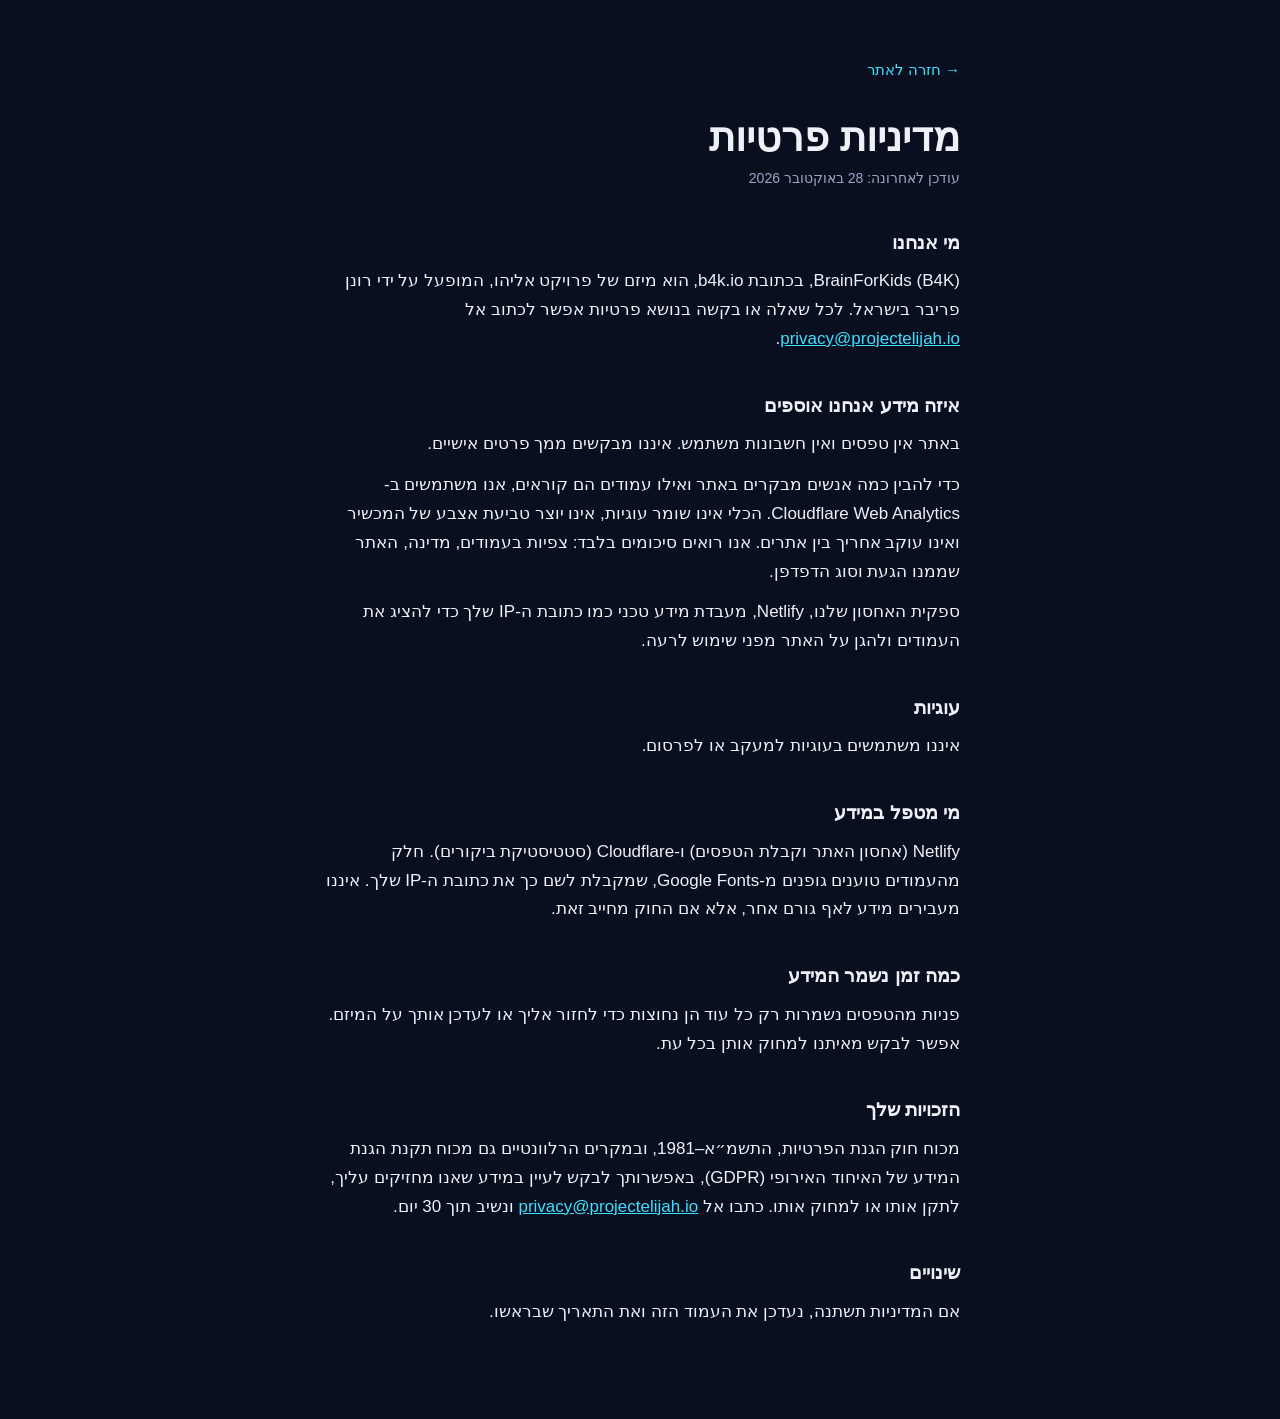
==== site/privacy/index.html @ 8db3c4f5 "Add privacy policy page and footer link Co-Authored-By: Claude Opus 5.5 <noreply@anthropic.com> Clau" ====
<!doctype html>
<html lang="he" dir="rtl">
<head>
<meta charset="utf-8">
<meta name="viewport" content="width=device-width, initial-scale=1">
<title>מדיניות פרטיות · BrainForKids (B4K)</title>
<meta name="robots" content="noindex, follow">
<link rel="canonical" href="https://b4k.io/privacy/">
<link rel="icon" href="/favicon.svg">
<style>
  :root { --bg:#0A0F1F; --fg:#EEF1F8; --accent:#3DE0FF; --muted:#9AA6C4; }
  * { box-sizing: border-box; }
  body { margin:0; background:var(--bg); color:var(--fg); font:17px/1.7 'Heebo','Arial Hebrew',Arial,sans-serif; }
  main { max-width:680px; margin:0 auto; padding:56px 20px 80px; }
  .back { color:var(--accent); text-decoration:none; font-size:15px; }
  .back:hover { text-decoration:underline; }
  h1 { font-size:clamp(28px,5vw,40px); line-height:1.2; margin:28px 0 6px; font-weight:600; }
  .date { color:var(--muted); font-size:14px; margin:0 0 32px; }
  h2 { font-size:19px; margin:36px 0 8px; font-weight:600; }
  p, li { margin:0 0 12px; }
  ul { padding-inline-start:22px; margin:0 0 12px; }
  a { color:var(--accent); }
  :focus-visible { outline:2px solid var(--accent); outline-offset:3px; }
</style>
</head>
<body>
<main>
  <a class="back" href="/">→ חזרה לאתר</a>
  <h1>מדיניות פרטיות</h1>
  <p class="date">עודכן לאחרונה: 28 באוקטובר 2026</p>
  <h2>מי אנחנו</h2><p>BrainForKids (B4K), בכתובת b4k.io, הוא מיזם של פרויקט אליהו, המופעל על ידי רונן פריבר בישראל. לכל שאלה או בקשה בנושא פרטיות אפשר לכתוב אל <a href="mailto:privacy@projectelijah.io">privacy@projectelijah.io</a>.</p><h2>איזה מידע אנחנו אוספים</h2><p>באתר אין טפסים ואין חשבונות משתמש. איננו מבקשים ממך פרטים אישיים.</p><p>כדי להבין כמה אנשים מבקרים באתר ואילו עמודים הם קוראים, אנו משתמשים ב-Cloudflare Web Analytics. הכלי אינו שומר עוגיות, אינו יוצר טביעת אצבע של המכשיר ואינו עוקב אחריך בין אתרים. אנו רואים סיכומים בלבד: צפיות בעמודים, מדינה, האתר שממנו הגעת וסוג הדפדפן.</p><p>ספקית האחסון שלנו, Netlify, מעבדת מידע טכני כמו כתובת ה-IP שלך כדי להציג את העמודים ולהגן על האתר מפני שימוש לרעה.</p><h2>עוגיות</h2><p>איננו משתמשים בעוגיות למעקב או לפרסום.</p><h2>מי מטפל במידע</h2><p>Netlify (אחסון האתר וקבלת הטפסים) ו-Cloudflare (סטטיסטיקת ביקורים). חלק מהעמודים טוענים גופנים מ-Google Fonts, שמקבלת לשם כך את כתובת ה-IP שלך. איננו מעבירים מידע לאף גורם אחר, אלא אם החוק מחייב זאת.</p><h2>כמה זמן נשמר המידע</h2><p>פניות מהטפסים נשמרות רק כל עוד הן נחוצות כדי לחזור אליך או לעדכן אותך על המיזם. אפשר לבקש מאיתנו למחוק אותן בכל עת.</p><h2>הזכויות שלך</h2><p>מכוח חוק הגנת הפרטיות, התשמ״א–1981, ובמקרים הרלוונטיים גם מכוח תקנת הגנת המידע של האיחוד האירופי (GDPR), באפשרותך לבקש לעיין במידע שאנו מחזיקים עליך, לתקן אותו או למחוק אותו. כתבו אל <a href="mailto:privacy@projectelijah.io">privacy@projectelijah.io</a> ונשיב תוך 30 יום.</p><h2>שינויים</h2><p>אם המדיניות תשתנה, נעדכן את העמוד הזה ואת התאריך שבראשו.</p>
</main>
<!-- Cloudflare Web Analytics --><script defer src="https://static.cloudflareinsights.com/beacon.min.js" data-cf-beacon='{"token": "5d585088b4f0426c8270977f8dc5e5f5"}'></script><!-- End Cloudflare Web Analytics -->
</body>
</html>
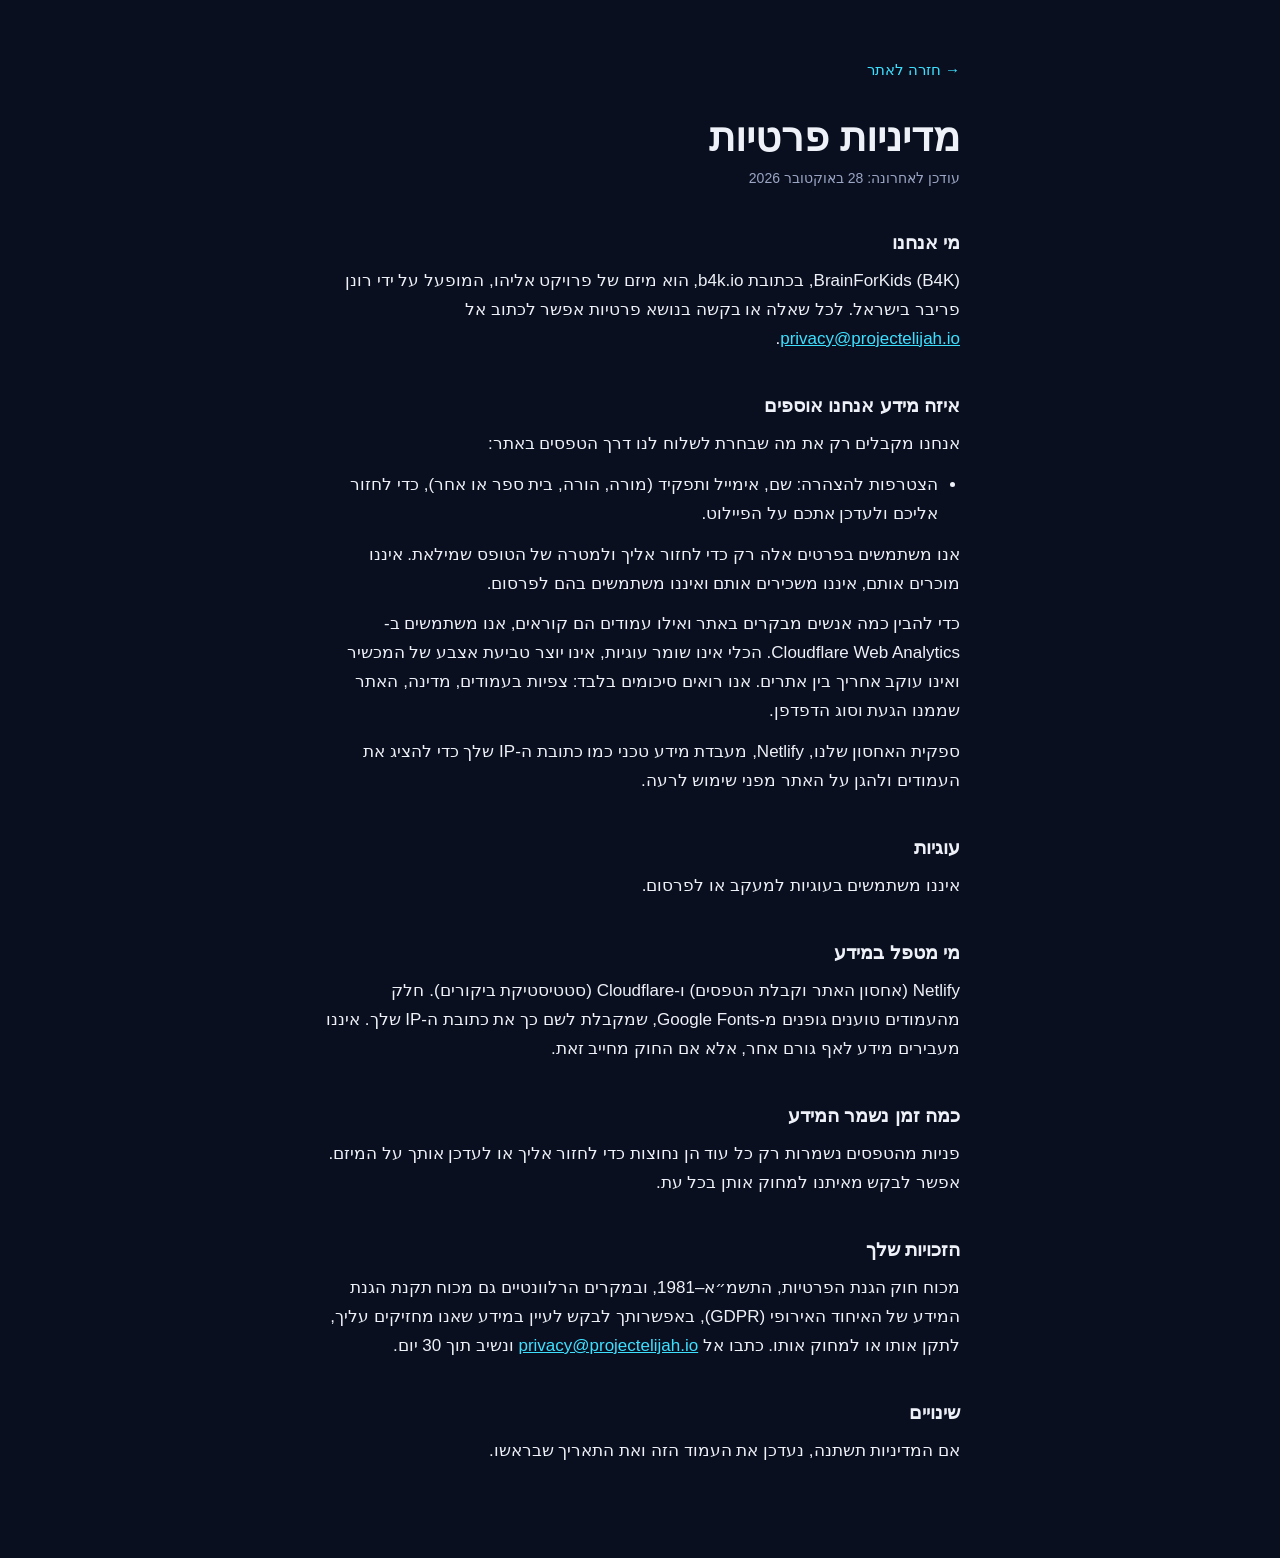
==== commit f4168161: "Add 'Join the declaration' form (he/en/ja) and update the privacy pages Co-Authored-By: Claude Opus " ====
--- a/site/privacy/index.html
+++ b/site/privacy/index.html
@@ -28,7 +28,7 @@
   <a class="back" href="/">→ חזרה לאתר</a>
   <h1>מדיניות פרטיות</h1>
   <p class="date">עודכן לאחרונה: 28 באוקטובר 2026</p>
-  <h2>מי אנחנו</h2><p>BrainForKids (B4K), בכתובת b4k.io, הוא מיזם של פרויקט אליהו, המופעל על ידי רונן פריבר בישראל. לכל שאלה או בקשה בנושא פרטיות אפשר לכתוב אל <a href="mailto:privacy@projectelijah.io">privacy@projectelijah.io</a>.</p><h2>איזה מידע אנחנו אוספים</h2><p>באתר אין טפסים ואין חשבונות משתמש. איננו מבקשים ממך פרטים אישיים.</p><p>כדי להבין כמה אנשים מבקרים באתר ואילו עמודים הם קוראים, אנו משתמשים ב-Cloudflare Web Analytics. הכלי אינו שומר עוגיות, אינו יוצר טביעת אצבע של המכשיר ואינו עוקב אחריך בין אתרים. אנו רואים סיכומים בלבד: צפיות בעמודים, מדינה, האתר שממנו הגעת וסוג הדפדפן.</p><p>ספקית האחסון שלנו, Netlify, מעבדת מידע טכני כמו כתובת ה-IP שלך כדי להציג את העמודים ולהגן על האתר מפני שימוש לרעה.</p><h2>עוגיות</h2><p>איננו משתמשים בעוגיות למעקב או לפרסום.</p><h2>מי מטפל במידע</h2><p>Netlify (אחסון האתר וקבלת הטפסים) ו-Cloudflare (סטטיסטיקת ביקורים). חלק מהעמודים טוענים גופנים מ-Google Fonts, שמקבלת לשם כך את כתובת ה-IP שלך. איננו מעבירים מידע לאף גורם אחר, אלא אם החוק מחייב זאת.</p><h2>כמה זמן נשמר המידע</h2><p>פניות מהטפסים נשמרות רק כל עוד הן נחוצות כדי לחזור אליך או לעדכן אותך על המיזם. אפשר לבקש מאיתנו למחוק אותן בכל עת.</p><h2>הזכויות שלך</h2><p>מכוח חוק הגנת הפרטיות, התשמ״א–1981, ובמקרים הרלוונטיים גם מכוח תקנת הגנת המידע של האיחוד האירופי (GDPR), באפשרותך לבקש לעיין במידע שאנו מחזיקים עליך, לתקן אותו או למחוק אותו. כתבו אל <a href="mailto:privacy@projectelijah.io">privacy@projectelijah.io</a> ונשיב תוך 30 יום.</p><h2>שינויים</h2><p>אם המדיניות תשתנה, נעדכן את העמוד הזה ואת התאריך שבראשו.</p>
+  <h2>מי אנחנו</h2><p>BrainForKids (B4K), בכתובת b4k.io, הוא מיזם של פרויקט אליהו, המופעל על ידי רונן פריבר בישראל. לכל שאלה או בקשה בנושא פרטיות אפשר לכתוב אל <a href="mailto:privacy@projectelijah.io">privacy@projectelijah.io</a>.</p><h2>איזה מידע אנחנו אוספים</h2><p>אנחנו מקבלים רק את מה שבחרת לשלוח לנו דרך הטפסים באתר:</p><ul><li>הצטרפות להצהרה: שם, אימייל ותפקיד (מורה, הורה, בית ספר או אחר), כדי לחזור אליכם ולעדכן אתכם על הפיילוט.</li></ul><p>אנו משתמשים בפרטים אלה רק כדי לחזור אליך ולמטרה של הטופס שמילאת. איננו מוכרים אותם, איננו משכירים אותם ואיננו משתמשים בהם לפרסום.</p><p>כדי להבין כמה אנשים מבקרים באתר ואילו עמודים הם קוראים, אנו משתמשים ב-Cloudflare Web Analytics. הכלי אינו שומר עוגיות, אינו יוצר טביעת אצבע של המכשיר ואינו עוקב אחריך בין אתרים. אנו רואים סיכומים בלבד: צפיות בעמודים, מדינה, האתר שממנו הגעת וסוג הדפדפן.</p><p>ספקית האחסון שלנו, Netlify, מעבדת מידע טכני כמו כתובת ה-IP שלך כדי להציג את העמודים ולהגן על האתר מפני שימוש לרעה.</p><h2>עוגיות</h2><p>איננו משתמשים בעוגיות למעקב או לפרסום.</p><h2>מי מטפל במידע</h2><p>Netlify (אחסון האתר וקבלת הטפסים) ו-Cloudflare (סטטיסטיקת ביקורים). חלק מהעמודים טוענים גופנים מ-Google Fonts, שמקבלת לשם כך את כתובת ה-IP שלך. איננו מעבירים מידע לאף גורם אחר, אלא אם החוק מחייב זאת.</p><h2>כמה זמן נשמר המידע</h2><p>פניות מהטפסים נשמרות רק כל עוד הן נחוצות כדי לחזור אליך או לעדכן אותך על המיזם. אפשר לבקש מאיתנו למחוק אותן בכל עת.</p><h2>הזכויות שלך</h2><p>מכוח חוק הגנת הפרטיות, התשמ״א–1981, ובמקרים הרלוונטיים גם מכוח תקנת הגנת המידע של האיחוד האירופי (GDPR), באפשרותך לבקש לעיין במידע שאנו מחזיקים עליך, לתקן אותו או למחוק אותו. כתבו אל <a href="mailto:privacy@projectelijah.io">privacy@projectelijah.io</a> ונשיב תוך 30 יום.</p><h2>שינויים</h2><p>אם המדיניות תשתנה, נעדכן את העמוד הזה ואת התאריך שבראשו.</p>
 </main>
 <!-- Cloudflare Web Analytics --><script defer src="https://static.cloudflareinsights.com/beacon.min.js" data-cf-beacon='{"token": "5d585088b4f0426c8270977f8dc5e5f5"}'></script><!-- End Cloudflare Web Analytics -->
 </body>
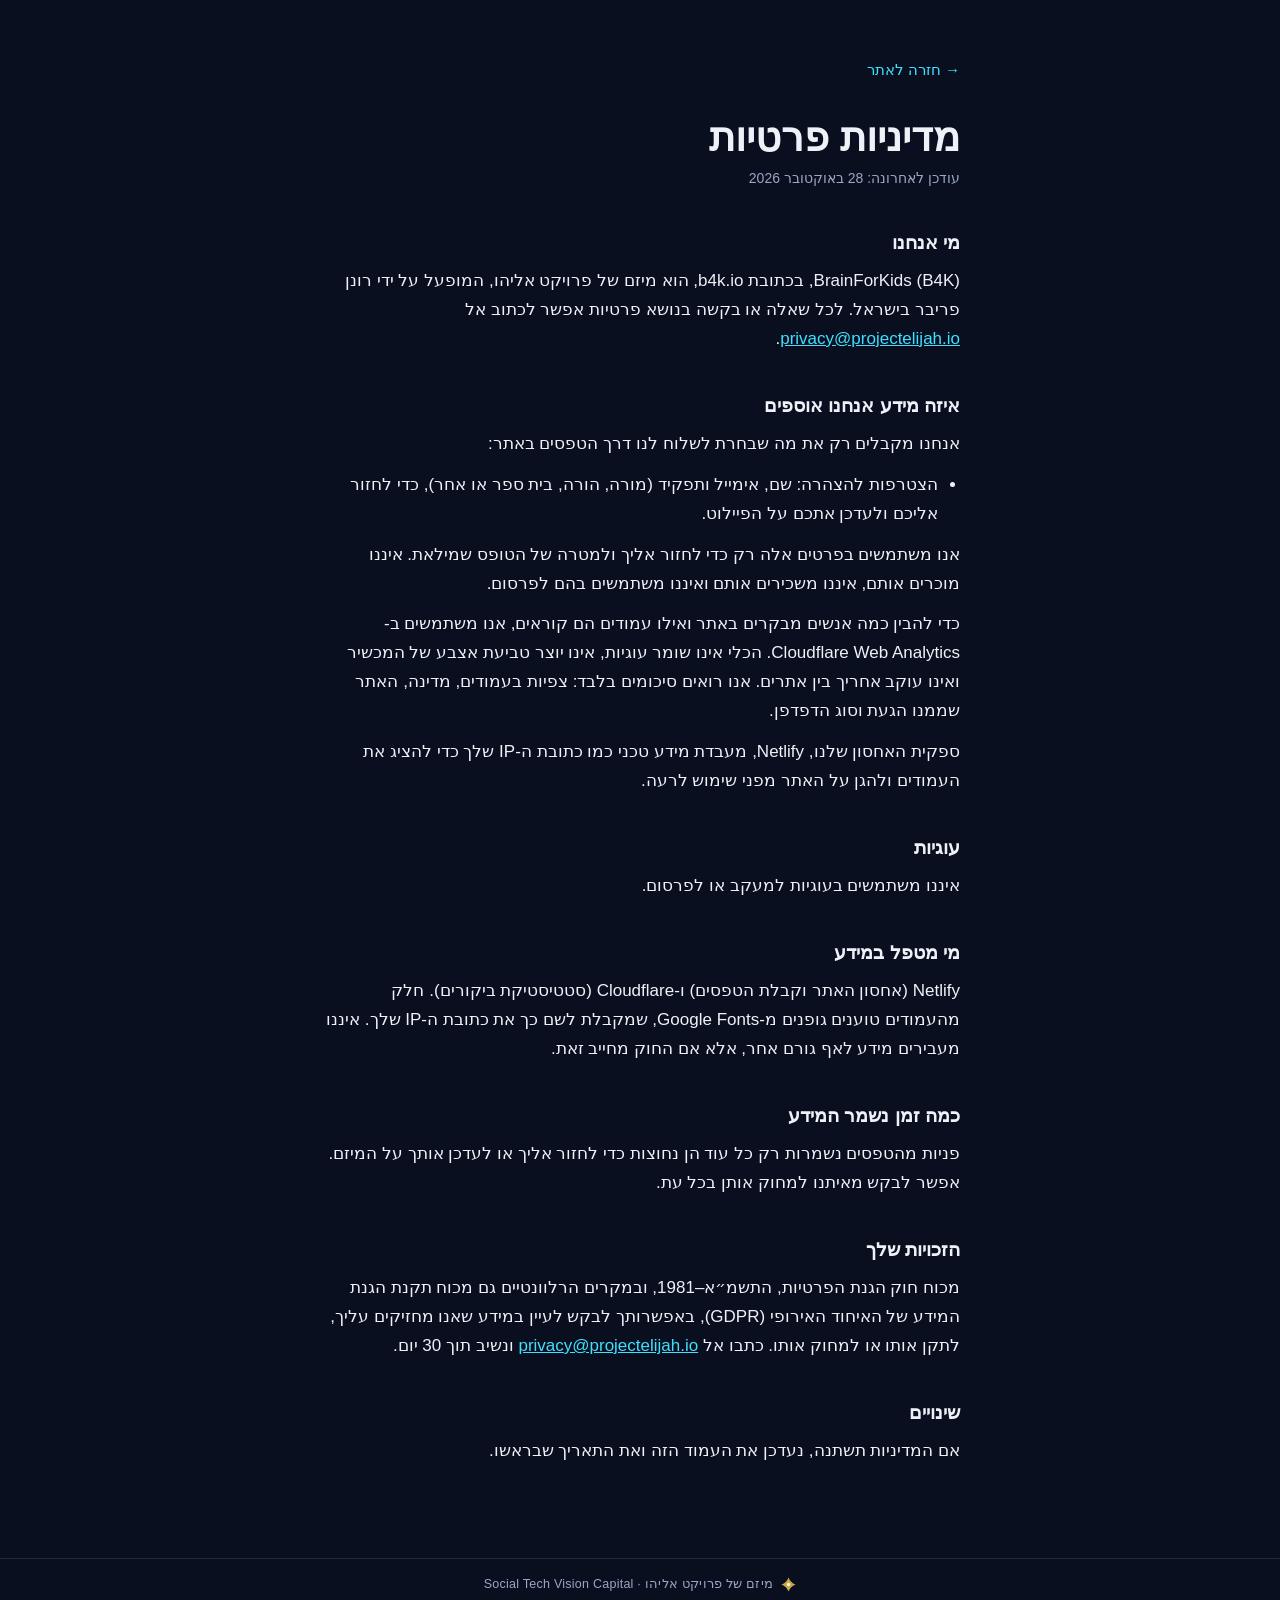
==== commit 3478690d: "Add the 'A Project Elijah venture' strip to the footer One quiet row at the bottom of the footer on " ====
--- a/site/privacy/index.html
+++ b/site/privacy/index.html
@@ -21,6 +21,14 @@
   ul { padding-inline-start:22px; margin:0 0 12px; }
   a { color:var(--accent); }
   :focus-visible { outline:2px solid var(--accent); outline-offset:3px; }
+  /* Project Elijah strip: the one link back to the hub, same on every venture site */
+  .pe-strip-row { border-top:1px solid rgba(154,166,196,.16); padding:14px 20px 18px; text-align:center; }
+  a.pe-strip { display:inline-flex; align-items:center; gap:8px; font-size:12.5px; line-height:1.5; letter-spacing:.02em; color:var(--muted); text-decoration:none; }
+  a.pe-strip:hover, a.pe-strip:focus-visible { color:var(--fg); }
+  a.pe-strip:focus-visible { outline:2px solid var(--accent); outline-offset:3px; border-radius:2px; }
+  .pe-spark { flex:none; }
+  .pe-strip > span { text-align:center; }
+  .pe-nw { white-space:nowrap; }
 </style>
 </head>
 <body>
@@ -30,6 +38,7 @@
   <p class="date">עודכן לאחרונה: 28 באוקטובר 2026</p>
   <h2>מי אנחנו</h2><p>BrainForKids (B4K), בכתובת b4k.io, הוא מיזם של פרויקט אליהו, המופעל על ידי רונן פריבר בישראל. לכל שאלה או בקשה בנושא פרטיות אפשר לכתוב אל <a href="mailto:privacy@projectelijah.io">privacy@projectelijah.io</a>.</p><h2>איזה מידע אנחנו אוספים</h2><p>אנחנו מקבלים רק את מה שבחרת לשלוח לנו דרך הטפסים באתר:</p><ul><li>הצטרפות להצהרה: שם, אימייל ותפקיד (מורה, הורה, בית ספר או אחר), כדי לחזור אליכם ולעדכן אתכם על הפיילוט.</li></ul><p>אנו משתמשים בפרטים אלה רק כדי לחזור אליך ולמטרה של הטופס שמילאת. איננו מוכרים אותם, איננו משכירים אותם ואיננו משתמשים בהם לפרסום.</p><p>כדי להבין כמה אנשים מבקרים באתר ואילו עמודים הם קוראים, אנו משתמשים ב-Cloudflare Web Analytics. הכלי אינו שומר עוגיות, אינו יוצר טביעת אצבע של המכשיר ואינו עוקב אחריך בין אתרים. אנו רואים סיכומים בלבד: צפיות בעמודים, מדינה, האתר שממנו הגעת וסוג הדפדפן.</p><p>ספקית האחסון שלנו, Netlify, מעבדת מידע טכני כמו כתובת ה-IP שלך כדי להציג את העמודים ולהגן על האתר מפני שימוש לרעה.</p><h2>עוגיות</h2><p>איננו משתמשים בעוגיות למעקב או לפרסום.</p><h2>מי מטפל במידע</h2><p>Netlify (אחסון האתר וקבלת הטפסים) ו-Cloudflare (סטטיסטיקת ביקורים). חלק מהעמודים טוענים גופנים מ-Google Fonts, שמקבלת לשם כך את כתובת ה-IP שלך. איננו מעבירים מידע לאף גורם אחר, אלא אם החוק מחייב זאת.</p><h2>כמה זמן נשמר המידע</h2><p>פניות מהטפסים נשמרות רק כל עוד הן נחוצות כדי לחזור אליך או לעדכן אותך על המיזם. אפשר לבקש מאיתנו למחוק אותן בכל עת.</p><h2>הזכויות שלך</h2><p>מכוח חוק הגנת הפרטיות, התשמ״א–1981, ובמקרים הרלוונטיים גם מכוח תקנת הגנת המידע של האיחוד האירופי (GDPR), באפשרותך לבקש לעיין במידע שאנו מחזיקים עליך, לתקן אותו או למחוק אותו. כתבו אל <a href="mailto:privacy@projectelijah.io">privacy@projectelijah.io</a> ונשיב תוך 30 יום.</p><h2>שינויים</h2><p>אם המדיניות תשתנה, נעדכן את העמוד הזה ואת התאריך שבראשו.</p>
 </main>
+<footer><div class="pe-strip-row"><a class="pe-strip" href="https://projectelijah.io/" target="_blank" rel="noopener"><svg class="pe-spark" viewBox="0 0 64 64" width="15" height="15" aria-hidden="true" focusable="false"><path d="M32 2 Q40 24 62 32 Q40 40 32 62 Q24 40 2 32 Q24 24 32 2Z" fill="#c9a84c"/><circle cx="32" cy="32" r="7" fill="#fff4d0"/></svg><span><span class="pe-nw">מיזם של פרויקט אליהו</span> · <bdi lang="en" class="pe-nw">Social Tech Vision Capital</bdi></span></a></div></footer>
 <!-- Cloudflare Web Analytics --><script defer src="https://static.cloudflareinsights.com/beacon.min.js" data-cf-beacon='{"token": "5d585088b4f0426c8270977f8dc5e5f5"}'></script><!-- End Cloudflare Web Analytics -->
 </body>
 </html>
